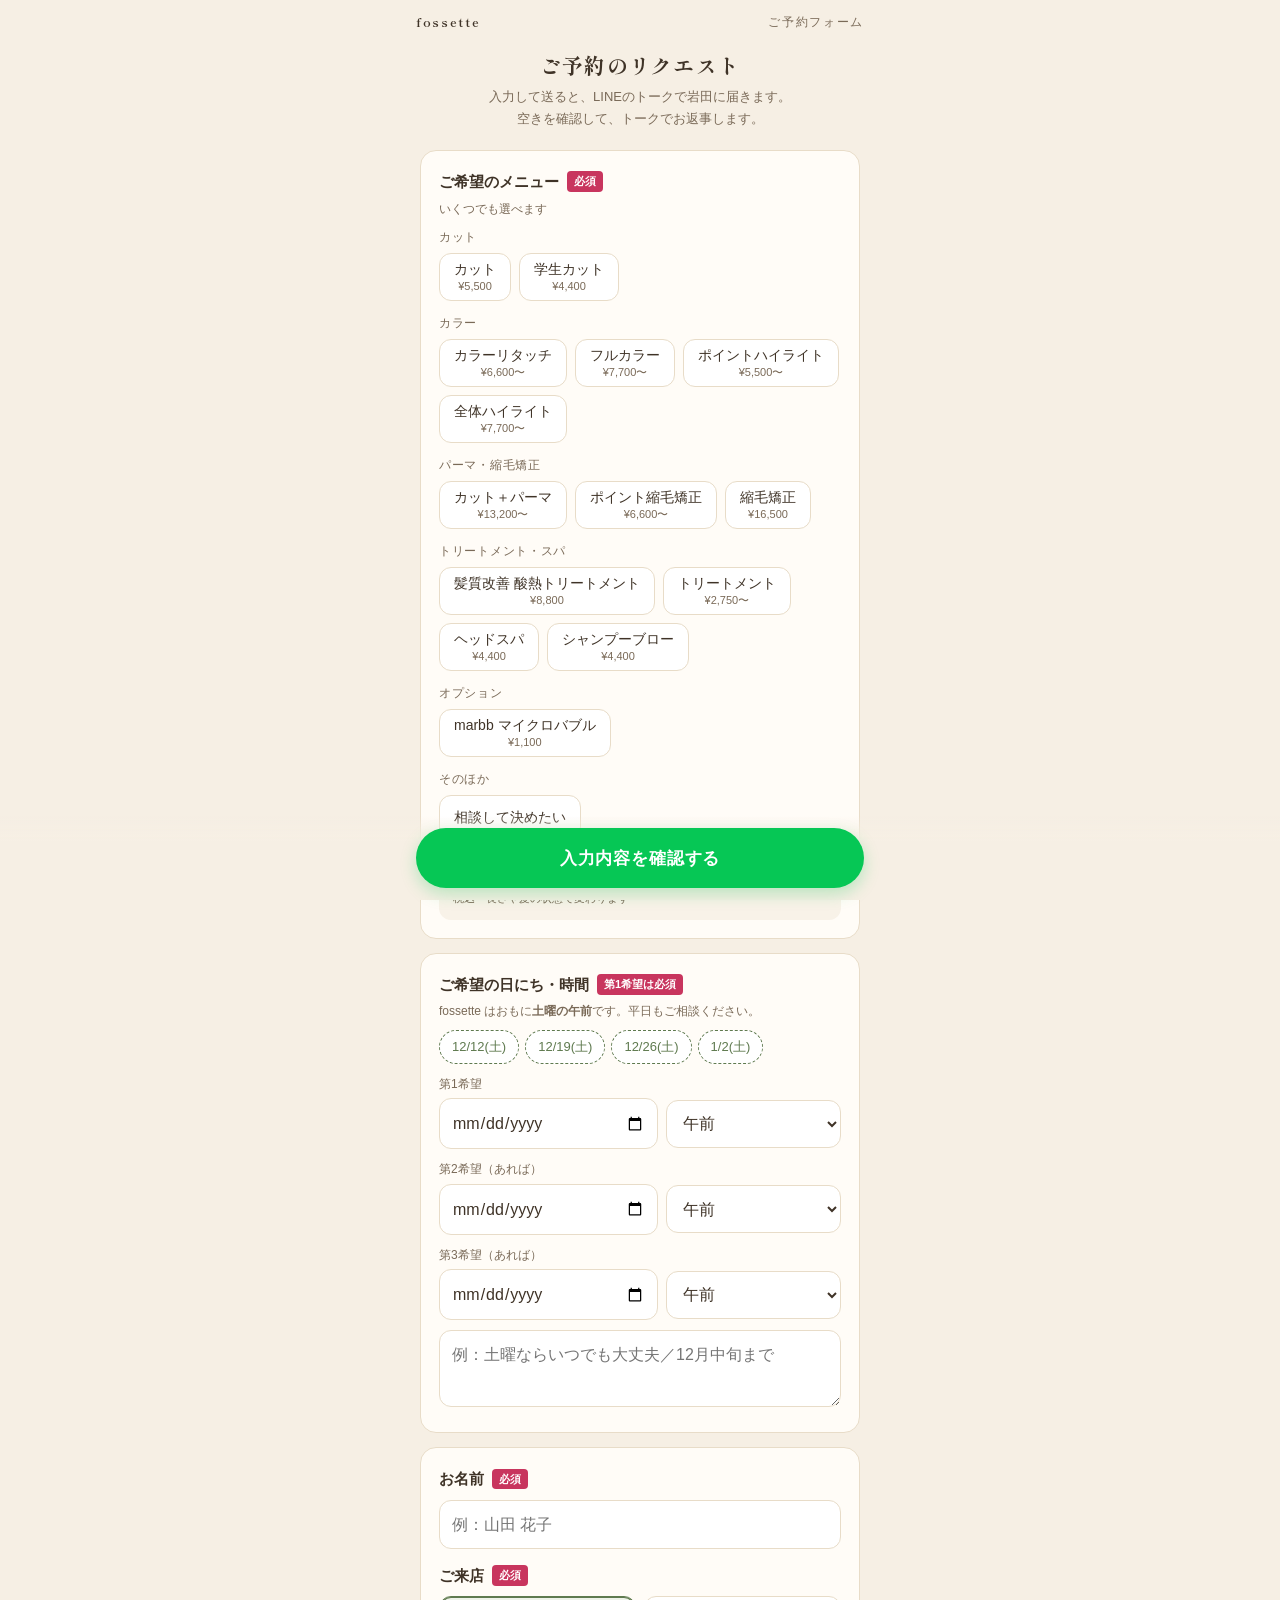
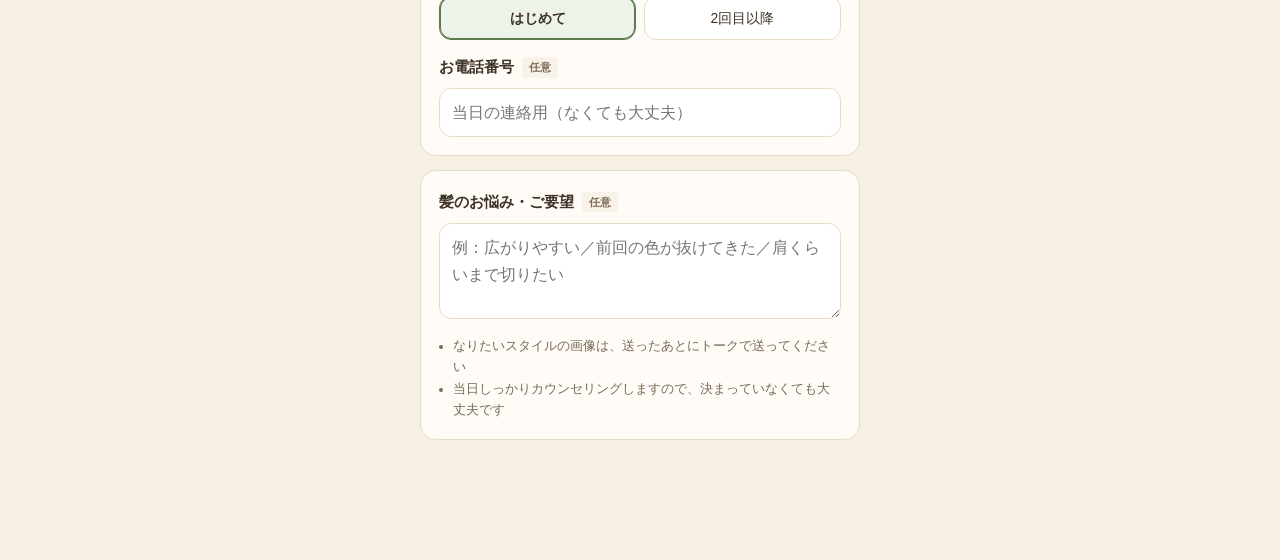
==== fossette-form.html @ 6f548341 "Add files via upload" ====
<!doctype html>
<html lang="ja">
<head>
<meta charset="utf-8">
<meta name="viewport" content="width=device-width, initial-scale=1, viewport-fit=cover">
<title>fossette ご予約フォーム｜MANABU IWATA HAIR</title>
<meta name="robots" content="noindex">
<link rel="preconnect" href="https://fonts.googleapis.com">
<link rel="preconnect" href="https://fonts.gstatic.com" crossorigin>
<link href="https://fonts.googleapis.com/css2?family=Shippori+Mincho:wght@500;700&display=swap" rel="stylesheet">
<link rel="stylesheet" href="style.css">
<style>
  body{padding-bottom:calc(100px + env(safe-area-inset-bottom))}
  .q{margin-bottom:4px}
  .q-label{display:flex;align-items:center;gap:8px;font-weight:700;font-size:15px;margin-bottom:8px}
  .req,.opt{font-size:11px;font-weight:600;padding:1px 7px;border-radius:4px}
  .req{background:var(--cta);color:#fff}
  .opt{background:var(--soft);color:var(--sub)}
  .hint{font-size:12px;color:var(--sub);margin:-4px 0 8px}

  /* 選ぶボタン（チップ） */
  .chips{display:flex;flex-wrap:wrap;gap:8px}
  .chip{position:relative}
  .chip input{position:absolute;opacity:0;inset:0;margin:0}
  .chip span{display:flex;flex-direction:column;align-items:center;justify-content:center;min-height:44px;padding:6px 14px;
     border:1px solid var(--line);border-radius:12px;background:#fff;font-size:14px;line-height:1.35;text-align:center;cursor:pointer}
  .chip small{font-size:11px;color:var(--sub)}
  .chip input:checked + span{border-color:var(--leaf);background:#eef3e9;box-shadow:inset 0 0 0 1px var(--leaf);font-weight:700}
  .chip input:checked + span small{color:var(--leaf)}
  .chip input:focus-visible + span{outline:2px solid var(--gold);outline-offset:2px}
  .chips.two .chip{flex:1 1 calc(50% - 4px)}
  .chips.two .chip span{width:100%}
  .group-title{font-size:12px;color:var(--sub);margin:12px 0 6px;letter-spacing:.06em}
  .group-title:first-of-type{margin-top:0}

  /* 入力 */
  .field{width:100%;min-height:48px;padding:10px 12px;border:1px solid var(--line);border-radius:12px;background:#fff;
     font:inherit;font-size:16px;color:var(--ink)}
  .field:focus{outline:2px solid var(--gold);outline-offset:0;border-color:transparent}
  textarea.field{min-height:96px;resize:vertical}
  .row{display:grid;grid-template-columns:1.25fr 1fr;gap:8px;align-items:center}
  .wish + .wish{margin-top:10px}
  .wish-no{font-size:12px;color:var(--sub);margin-bottom:4px}
  .sat{display:flex;gap:6px;overflow-x:auto;scrollbar-width:none;margin:0 0 10px}
  .sat::-webkit-scrollbar{display:none}
  .sat button{flex:none;border:1px dashed var(--leaf);background:#fff;color:var(--leaf);border-radius:999px;padding:5px 12px;font:inherit;font-size:13px}
  .err{color:var(--cta);font-size:12.5px;margin-top:6px;display:none}
  .q.bad .err{display:block}
  .q.bad .chips span,.q.bad .field{border-color:var(--cta)}

  .estimate{display:flex;justify-content:space-between;align-items:baseline;background:var(--soft);border-radius:12px;padding:12px 14px;margin-top:12px}
  .estimate b{font-family:var(--serif);font-size:20px}
  .estimate small{display:block;font-size:11px;color:var(--sub)}

  /* 下のボタン（いつも見える） */
  .bottom{position:fixed;left:0;right:0;bottom:0;padding:12px 16px calc(12px + env(safe-area-inset-bottom));
     background:linear-gradient(to top,var(--bg) 70%,rgba(246,239,228,0));z-index:10}
  .bottom .cta{max-width:448px;margin:0 auto;border:0;font-family:inherit;cursor:pointer}

  /* 確認画面 */
  .sheet{position:fixed;inset:0;background:rgba(40,30,20,.45);display:none;align-items:flex-end;z-index:20}
  .sheet.open{display:flex}
  .sheet-in{background:var(--bg);width:100%;max-width:480px;margin:0 auto;max-height:92vh;overflow:auto;
     border-radius:20px 20px 0 0;padding:18px 18px calc(18px + env(safe-area-inset-bottom))}
  .sheet h2{font-family:var(--serif);font-size:18px;text-align:center;margin-bottom:4px}
  .sheet .sub{text-align:center;font-size:12px;color:var(--sub);margin-bottom:12px}
  .preview{white-space:pre-wrap;background:#fff;border:1px solid var(--line);border-radius:14px;padding:14px;font-size:14px;line-height:1.75}
  .btns{display:grid;gap:10px;margin-top:14px}
  .ghost{min-height:48px;border-radius:999px;border:1px solid var(--line);background:#fff;font:inherit;font-size:15px;color:var(--ink);cursor:pointer}

  /* 送るカード（確認画面） */
  .preview{padding:0;background:none;border:0;white-space:normal}
  .fx{background:#fff;border-radius:16px;overflow:hidden;box-shadow:0 2px 10px rgba(63,51,39,.10);max-width:340px;margin:0 auto}
  .fx-head{background:#5F7A4F;color:#fff;padding:14px 16px}
  .fx-head small{display:block;font-size:10px;color:#E3ECDC;letter-spacing:.05em}
  .fx-head b{font-size:18px}
  .fx-body{padding:16px;display:grid;gap:12px;font-size:14px;line-height:1.6}
  .fx-body hr{border:0;border-top:1px solid var(--line)}
  .fx-name{font-size:21px;font-weight:700}
  .fx-name small{display:block;font-size:11px;font-weight:400;color:var(--sub)}
  .fx-label{font-size:11px;font-weight:700;color:var(--gold)}
  .fx-est{display:flex;justify-content:space-between;align-items:baseline}
  .fx-est span{font-size:11px;color:var(--sub)}
  .fx-foot{background:#F8F2E8;padding:10px 16px;font-size:10.5px;color:var(--sub)}
  /* 送った後 */
  .done{display:none;text-align:center;padding:40px 24px}
  .done.show{display:block}
  .done .mark{width:64px;height:64px;border-radius:50%;background:var(--line-green);display:grid;place-items:center;margin:0 auto 16px}
  .done h1{font-family:var(--serif);font-size:21px;margin-bottom:8px}
  .done p{font-size:14px;color:var(--sub)}
  .done .card{text-align:left;margin-top:20px}
</style>
</head>
<body>
<div class="wrap" id="formView">
  <div class="topbar"><b>fossette</b><span>ご予約フォーム</span></div>

  <section class="lead" style="padding-top:6px">
    <h1>ご予約のリクエスト</h1>
    <p>入力して送ると、LINEのトークで岩田に届きます。<br>空きを確認して、トークでお返事します。</p>
  </section>

  <form class="block" id="f" novalidate>
    <div class="card q" data-q="menu">
      <div class="q-label">ご希望のメニュー <span class="req">必須</span></div>
      <p class="hint">いくつでも選べます</p>
      <div id="menuChips"></div>
      <div id="bleachBox" style="display:none;margin-top:12px">
        <div class="group-title">ブリーチ・ダブルカラー</div>
        <div class="chips two">
          <label class="chip"><input type="radio" name="bleach" value="なし" checked><span>なし</span></label>
          <label class="chip"><input type="radio" name="bleach" value="希望する"><span>希望する</span></label>
        </div>
      </div>
      <div class="estimate" id="estimate" hidden>
        <span>目安の料金<small>税込・長さや髪の状態で変わります</small></span><b id="estimateVal"></b>
      </div>
      <p class="err">メニューを1つ以上選んでください</p>
    </div>

    <div class="card q" data-q="wish">
      <div class="q-label">ご希望の日にち・時間 <span class="req">第1希望は必須</span></div>
      <p class="hint">fossette はおもに<b>土曜の午前</b>です。平日もご相談ください。</p>
      <div class="sat" id="satChips" aria-label="近い土曜日"></div>
      <div id="wishes"></div>
      <textarea class="field" name="wishNote" rows="2" placeholder="例：土曜ならいつでも大丈夫／12月中旬まで" style="margin-top:10px;min-height:64px"></textarea>
      <p class="err">第1希望の日にちを選んでください</p>
    </div>

    <div class="card q" data-q="name">
      <div class="q-label">お名前 <span class="req">必須</span></div>
      <input class="field" name="name" autocomplete="name" placeholder="例：山田 花子">
      <p class="err">お名前を入れてください</p>
      <div class="q-label" style="margin-top:14px">ご来店 <span class="req">必須</span></div>
      <div class="chips two">
        <label class="chip"><input type="radio" name="visit" value="はじめて" checked><span>はじめて</span></label>
        <label class="chip"><input type="radio" name="visit" value="2回目以降"><span>2回目以降</span></label>
      </div>
      <div class="q-label" style="margin-top:14px">お電話番号 <span class="opt">任意</span></div>
      <input class="field" name="tel" type="tel" inputmode="tel" autocomplete="tel" placeholder="当日の連絡用（なくても大丈夫）">
    </div>

    <div class="card q">
      <div class="q-label">髪のお悩み・ご要望 <span class="opt">任意</span></div>
      <textarea class="field" name="note" placeholder="例：広がりやすい／前回の色が抜けてきた／肩くらいまで切りたい"></textarea>
      <ul class="note">
        <li>なりたいスタイルの画像は、送ったあとにトークで送ってください</li>
        <li>当日しっかりカウンセリングしますので、決まっていなくても大丈夫です</li>
      </ul>
    </div>
  </form>
</div>

<div class="done" id="doneView">
  <div class="mark"><svg width="32" height="32" viewBox="0 0 24 24" fill="none" stroke="#fff" stroke-width="3" stroke-linecap="round" stroke-linejoin="round"><path d="M5 12l5 5 9-10"/></svg></div>
  <h1>送りました</h1>
  <p>リクエストを受け付けました。<br>空きを確認して、LINEのトークでお返事します。</p>
  <div class="card">
    <ul class="checks">
      <li><span>まだ予約は<b>確定していません</b>。お返事をお待ちください</span></li>
      <li><span>スタイルの画像があれば、トークで送ってください</span></li>
      <li><span>お返事に少しお時間をいただくことがあります</span></li>
    </ul>
  </div>
  <button class="cta line" id="closeBtn" style="margin-top:20px;border:0;font-family:inherit">トークにもどる</button>
</div>

<div class="bottom" id="bottomBar">
  <button class="cta line" type="button" id="toConfirm">入力内容を確認する</button>
</div>

<div class="sheet" id="sheet" role="dialog" aria-modal="true" aria-labelledby="sheetTitle">
  <div class="sheet-in">
    <h2 id="sheetTitle">この内容で送ります</h2>
    <p class="sub">このカードが、あなたからLINEのトークに送られます</p>
    <div class="preview" id="preview"></div>
    <div class="btns">
      <button class="cta line" type="button" id="sendBtn" style="border:0;font-family:inherit">LINEで送る</button>
      <button class="ghost" type="button" id="backBtn">なおす</button>
    </div>
  </div>
</div>

<script charset="utf-8" src="https://static.line-scdn.net/liff/edge/2/sdk.js"></script>
<script>
/* ===== 設定 ===== */
const LIFF_ID = '2012781068-vo18NACb';               // LINE Developers の LIFF ID（決まったらここに入れる）
const OA_ID   = '@426pnlkr';        // 公式LINEのID（LIFFが使えないときの予備）
// 送ったあと、このことばを2通目に送る → 応答メッセージ（キーワード）で「受け付けました」を返せる
const DONE_KEYWORD = 'fossette予約リクエストを送りました';

/* ===== メニュー（menu.html と同じ値段） ===== */
const MENU = [
  {g:'カット', items:[['カット',5500,''],['学生カット',4400,'']]},
  {g:'カラー', items:[['カラーリタッチ',6600,'〜'],['フルカラー',7700,'〜'],['ポイントハイライト',5500,'〜'],['全体ハイライト',7700,'〜']], color:true},
  {g:'パーマ・縮毛矯正', items:[['カット＋パーマ',13200,'〜'],['ポイント縮毛矯正',6600,'〜'],['縮毛矯正',16500,'']]},
  {g:'トリートメント・スパ', items:[['髪質改善 酸熱トリートメント',8800,''],['トリートメント',2750,'〜'],['ヘッドスパ',4400,''],['シャンプーブロー',4400,'']]},
  {g:'オプション', items:[['marbb マイクロバブル',1100,'']]},
  {g:'そのほか', items:[['相談して決めたい',0,'']]},
];
const yen = n => '¥' + n.toLocaleString('ja-JP');
const W = ['日','月','火','水','木','金','土'];

/* メニューのチップを作る */
const menuBox = document.getElementById('menuChips');
MENU.forEach(sec => {
  const t = document.createElement('div'); t.className = 'group-title'; t.textContent = sec.g; menuBox.appendChild(t);
  const wrap = document.createElement('div'); wrap.className = 'chips';
  sec.items.forEach(([name, price, from]) => {
    const l = document.createElement('label'); l.className = 'chip';
    l.innerHTML = `<input type="checkbox" name="menu" value="${name}" data-price="${price}" data-from="${from}" ${sec.color?'data-color="1"':''}>
      <span>${name}${price ? `<small>${yen(price)}${from}</small>` : ''}</span>`;
    wrap.appendChild(l);
  });
  menuBox.appendChild(wrap);
});

/* 目安の料金・ブリーチ */
function updateMenu(){
  const sel = [...document.querySelectorAll('input[name=menu]:checked')];
  const sum = sel.reduce((a,i)=>a + +i.dataset.price, 0);
  const from = sel.some(i=>i.dataset.from) || sel.some(i=>+i.dataset.price===0);
  // カットなしでカラー・トリートメントだけ → シャンプー・ブロー代
  const hasCut = sel.some(i=>/カット/.test(i.value));
  const needsBlow = !hasCut && sel.some(i=>i.dataset.color || /トリートメント$/.test(i.value));
  const total = sum + (needsBlow ? 1100 : 0);
  document.getElementById('estimate').hidden = !total;
  document.getElementById('estimateVal').textContent = yen(total) + (from ? '〜' : '');
  document.getElementById('bleachBox').style.display = sel.some(i=>i.dataset.color) ? '' : 'none';
}
menuBox.addEventListener('change', updateMenu);

/* 希望日 3つ */
const wishes = document.getElementById('wishes');
const today = new Date(); today.setHours(0,0,0,0);
const iso = d => new Date(d.getTime() - d.getTimezoneOffset()*60000).toISOString().slice(0,10);
const tomorrow = new Date(today); tomorrow.setDate(today.getDate()+1);
for (let i=1;i<=3;i++){
  const w = document.createElement('div'); w.className = 'wish';
  w.innerHTML = `<div class="wish-no">第${i}希望${i>1?'（あれば）':''}</div>
    <div class="row">
      <input class="field" type="date" name="d${i}" min="${iso(tomorrow)}" aria-label="第${i}希望の日にち">
      <select class="field" name="t${i}" aria-label="第${i}希望の時間">
        <option>午前</option><option>お昼すぎ</option><option>夕方</option><option>何時でも</option>
      </select>
    </div>`;
  wishes.appendChild(w);
}
/* 近い土曜日をワンタップで入れる */
const sat = document.getElementById('satChips');
let d = new Date(tomorrow); while (d.getDay()!==6) d.setDate(d.getDate()+1);
for (let k=0;k<4;k++){
  const day = new Date(d); day.setDate(d.getDate()+7*k);
  const b = document.createElement('button'); b.type='button';
  b.textContent = `${day.getMonth()+1}/${day.getDate()}(土)`;
  b.onclick = () => {
    const empty = [1,2,3].map(n=>document.querySelector(`[name=d${n}]`)).find(x=>!x.value) || document.querySelector('[name=d1]');
    empty.value = iso(day); empty.dispatchEvent(new Event('change')); clearBad();
  };
  sat.appendChild(b);
}
const fmtDate = v => { const x = new Date(v+'T00:00:00'); return `${x.getMonth()+1}/${x.getDate()}(${W[x.getDay()]})`; };

/* チェック */
const f = document.getElementById('f');
const E = f.elements;
function clearBad(){ document.querySelectorAll('.q.bad').forEach(q=>{ if (check(q.dataset.q)) q.classList.remove('bad'); }); }
function check(k){
  if (k==='menu') return !!document.querySelector('input[name=menu]:checked');
  if (k==='wish') return !!E.d1.value;
  if (k==='name') return !!E.name.value.trim();
  return true;
}
f.addEventListener('input', clearBad); f.addEventListener('change', clearBad);

/* 送る内容をまとめる */
function collect(){
  const checked = [...document.querySelectorAll('input[name=menu]:checked')];
  const hasColor = checked.some(i=>i.dataset.color);
  const est = document.getElementById('estimate');
  return {
    name: E.name.value.trim(),
    visit: E.visit.value,
    menu: checked.map(i=>i.value),
    bleach: hasColor ? document.querySelector('input[name=bleach]:checked').value : '',
    estimate: est.hidden ? '' : document.getElementById('estimateVal').textContent,
    wishes: [1,2,3].filter(n=>E['d'+n].value).map(n=>`第${n}希望　${fmtDate(E['d'+n].value)} ${E['t'+n].value}`),
    wishNote: E.wishNote.value.trim(),
    tel: E.tel.value.trim(),
    note: E.note.value.trim(),
  };
}
/* 文（予備用） */
function buildText(x){
  const L = ['【fossette ご予約リクエスト】', '', '■ お名前', `${x.name} 様（${x.visit}）`, '', '■ メニュー', x.menu.join('、')];
  if (x.bleach) L.push('ブリーチ・ダブルカラー：' + x.bleach);
  if (x.estimate) L.push('目安：' + x.estimate);
  L.push('', '■ ご希望の日にち', ...x.wishes);
  if (x.wishNote) L.push(x.wishNote);
  if (x.tel) L.push('', '■ お電話番号', x.tel);
  if (x.note) L.push('', '■ お悩み・ご要望', x.note);
  return L.join('\n');
}
/* カード（Flex Message）：トークで画像のように見える */
const C = { leaf:'#5F7A4F', gold:'#A8822E', ink:'#3F3327', sub:'#7A6A58', line:'#E8DCC8' };
function flexSection(label, lines){
  return { type:'box', layout:'vertical', spacing:'xs', contents:[
    { type:'text', text:label, size:'xs', weight:'bold', color:C.gold },
    ...lines.map(t => ({ type:'text', text:t, size:'sm', color:C.ink, wrap:true })),
  ]};
}
function buildFlex(x){
  const body = [
    { type:'box', layout:'vertical', contents:[
      { type:'text', text:`${x.name} 様`, size:'xl', weight:'bold', color:C.ink, wrap:true },
      { type:'text', text:`ご来店：${x.visit}`, size:'xs', color:C.sub },
    ]},
    { type:'separator', color:C.line },
    flexSection('メニュー', [x.menu.join('、'), ...(x.bleach ? ['ブリーチ・ダブルカラー：' + x.bleach] : [])]),
  ];
  if (x.estimate) body.push({ type:'box', layout:'baseline', contents:[
    { type:'text', text:'目安の料金', size:'xs', color:C.sub, flex:0 },
    { type:'text', text:x.estimate, size:'md', weight:'bold', color:C.ink, align:'end' },
  ]});
  body.push(flexSection('ご希望の日にち', [...x.wishes, ...(x.wishNote ? [x.wishNote] : [])]));
  if (x.tel) body.push(flexSection('お電話番号', [x.tel]));
  if (x.note) body.push(flexSection('お悩み・ご要望', [x.note]));
  return {
    type:'flex',
    altText:`【fossette ご予約リクエスト】${x.name} 様`.slice(0, 400),
    contents:{
      type:'bubble', size:'mega',
      header:{ type:'box', layout:'vertical', backgroundColor:C.leaf, paddingAll:'16px', contents:[
        { type:'text', text:'fossette  hair & eyelash', size:'xxs', color:'#E3ECDC' },
        { type:'text', text:'ご予約リクエスト', size:'lg', weight:'bold', color:'#FFFFFF' },
      ]},
      body:{ type:'box', layout:'vertical', spacing:'md', paddingAll:'16px', contents: body },
      footer:{ type:'box', layout:'vertical', backgroundColor:'#F8F2E8', paddingAll:'12px', contents:[
        { type:'text', text:'※まだ予約は確定していません。空きを確認してお返事します。', size:'xxs', color:C.sub, wrap:true },
      ]},
    },
  };
}
/* 確認画面のカード（送るカードと同じ形） */
const esc = t => String(t).replace(/[&<>"]/g, c => ({'&':'&amp;','<':'&lt;','>':'&gt;','"':'&quot;'}[c]));
function renderCard(x){
  const sec = (label, lines) => `<div class="fx-sec"><div class="fx-label">${label}</div>${lines.map(l=>`<div>${esc(l)}</div>`).join('')}</div>`;
  return `<div class="fx">
    <div class="fx-head"><small>fossette  hair &amp; eyelash</small><b>ご予約リクエスト</b></div>
    <div class="fx-body">
      <div class="fx-name">${esc(x.name)} 様<small>ご来店：${esc(x.visit)}</small></div>
      <hr>
      ${sec('メニュー', [x.menu.join('、'), ...(x.bleach ? ['ブリーチ・ダブルカラー：' + x.bleach] : [])])}
      ${x.estimate ? `<div class="fx-est"><span>目安の料金</span><b>${esc(x.estimate)}</b></div>` : ''}
      ${sec('ご希望の日にち', [...x.wishes, ...(x.wishNote ? [x.wishNote] : [])])}
      ${x.tel ? sec('お電話番号', [x.tel]) : ''}
      ${x.note ? sec('お悩み・ご要望', [x.note]) : ''}
    </div>
    <div class="fx-foot">※まだ予約は確定していません。空きを確認してお返事します。</div>
  </div>`;
}

/* 確認 → 送る */
const sheet = document.getElementById('sheet');
document.getElementById('toConfirm').onclick = () => {
  const bad = ['menu','wish','name'].filter(k=>!check(k));
  document.querySelectorAll('.q').forEach(q=>q.classList.toggle('bad', bad.includes(q.dataset.q)));
  if (bad.length){ document.querySelector(`.q[data-q=${bad[0]}]`).scrollIntoView({behavior:'smooth',block:'center'}); return; }
  document.getElementById('preview').innerHTML = renderCard(collect());
  sheet.classList.add('open');
};
document.getElementById('backBtn').onclick = () => sheet.classList.remove('open');

let liffReady = false;
async function startLiff(){
  if (!LIFF_ID || !window.liff) return;
  try { await liff.init({ liffId: LIFF_ID }); liffReady = liff.isInClient(); } catch(e){ liffReady = false; }
}
startLiff();

const sendBtn = document.getElementById('sendBtn');
sendBtn.onclick = async () => {
  const x = collect(), text = buildText(x);
  sendBtn.disabled = true; sendBtn.textContent = '送っています…';
  if (liffReady){
    // お客さん本人のメッセージとしてトークに送る（公式LINEの送信数には入らない）
    // まずカード（Flex）で送り、だめなら文で送る
    for (const first of [buildFlex(x), {type:'text', text}]){
      try {
        await liff.sendMessages([first, {type:'text', text: DONE_KEYWORD}]);
        sheet.classList.remove('open'); showDone(); return;
      } catch(e){ /* 次の方法へ */ }
    }
  }
  // 予備：LINEのトークを開いて、文を入れた状態にする（お客さんが送信を押す）
  location.href = `https://line.me/R/oaMessage/${encodeURIComponent(OA_ID)}/?${encodeURIComponent(text)}`;
  setTimeout(()=>{ sendBtn.disabled=false; sendBtn.textContent='LINEで送る'; }, 1500);
};
function showDone(){
  document.getElementById('formView').style.display='none';
  document.getElementById('bottomBar').style.display='none';
  document.getElementById('doneView').classList.add('show');
  scrollTo(0,0);
}
document.getElementById('closeBtn').onclick = () => { if (liffReady) liff.closeWindow(); else location.href = 'fossette.html'; };
</script>
</body>
</html>
---- style.css ----
/* MANABU IWATA HAIR — 予約まわりのページ共通 */
:root{
  --bg:#f6efe4; --card:#fffcf7; --line:#e8dcc8; --soft:#f8f2e8;
  --ink:#3f3327; --sub:#7a6a58; --gold:#a8822e;
  --leaf:#5f7a4f; --cta:#c8355e; --cta-dark:#a82a4e;
  --line-green:#06c755; --line-green-dark:#05a948;
  --serif:"Shippori Mincho","Hiragino Mincho ProN",serif;
  --sans:"Hiragino Sans","Hiragino Kaku Gothic ProN","Noto Sans JP",sans-serif;
}
*{box-sizing:border-box;margin:0;padding:0}
html{-webkit-text-size-adjust:100%}
body{background:var(--bg);color:var(--ink);font-family:var(--sans);font-size:15px;line-height:1.7;
     padding-bottom:calc(92px + env(safe-area-inset-bottom))}
a{color:inherit}
img{max-width:100%}
.wrap{max-width:480px;margin:0 auto}

/* 上の小さいバー */
.topbar{display:flex;align-items:center;justify-content:space-between;padding:12px 16px;font-size:12px;letter-spacing:.14em;color:var(--sub)}
.topbar b{font-family:var(--serif);font-weight:700;color:var(--ink)}
.topbar a{text-decoration:none;letter-spacing:0}

/* ヘッダー */
.hero img{display:block;width:100%;height:auto}
.lead{padding:18px 20px 4px;text-align:center}
.lead h1{font-family:var(--serif);font-size:21px;letter-spacing:.06em;line-height:1.5}
.lead p{color:var(--sub);font-size:13px;margin-top:4px}

/* 大きいボタン（全体が押せる） */
.cta{display:flex;align-items:center;justify-content:center;gap:10px;width:100%;min-height:60px;
     padding:14px 20px;border-radius:999px;background:var(--cta);color:#fff;text-decoration:none;
     font-weight:700;font-size:17px;letter-spacing:.05em;box-shadow:0 6px 16px rgba(200,53,94,.28);
     transition:transform .08s, background .15s}
.cta:active{transform:scale(.98);background:var(--cta-dark)}
.cta.line{background:var(--line-green);box-shadow:0 6px 16px rgba(6,199,85,.25)}
.cta.line:active{background:var(--line-green-dark)}
.cta svg{flex:none}
.cta-note{text-align:center;font-size:12px;color:var(--sub);margin-top:8px}
.block{padding:16px 20px}

/* カード */
.card{background:var(--card);border:1px solid var(--line);border-radius:16px;padding:18px}
.card + .card{margin-top:14px}
.card h2{font-family:var(--serif);font-size:16px;letter-spacing:.05em;display:flex;align-items:center;gap:8px;margin-bottom:12px}
.card h2::before{content:"";width:18px;height:1px;background:var(--gold)}

/* スタイリスト */
.stylist{display:flex;gap:14px;align-items:center}
.stylist img{width:76px;height:76px;border-radius:50%;object-fit:cover;border:2px solid #fff;box-shadow:0 0 0 1px var(--line)}
.stylist .name{font-family:var(--serif);font-size:19px;font-weight:700}
.stylist .kana{font-size:11px;color:var(--sub);letter-spacing:.1em}
.badge{display:inline-block;margin-top:6px;font-size:12px;color:var(--cta);border:1px solid var(--cta);border-radius:999px;padding:1px 10px;background:#fff}

/* 番号つきの流れ・リスト */
.steps{list-style:none;counter-reset:s;display:grid;gap:12px}
.steps li{counter-increment:s;display:flex;gap:12px;align-items:flex-start}
.steps li::before{content:counter(s);flex:none;width:26px;height:26px;border-radius:50%;background:var(--gold);color:#fff;
     font-family:var(--serif);font-weight:700;font-size:14px;display:grid;place-items:center;margin-top:1px}
.steps small{display:block;color:var(--sub);font-size:12px;line-height:1.6}

/* チェックのリスト */
.checks{list-style:none;display:grid;gap:8px}
.checks li{display:flex;gap:10px;align-items:flex-start;font-size:14px}
.checks li::before{content:"";flex:none;width:18px;height:18px;margin-top:3px;border-radius:50%;
     background:var(--leaf) url("data:image/svg+xml,%3Csvg xmlns='http://www.w3.org/2000/svg' viewBox='0 0 24 24' fill='none' stroke='white' stroke-width='3.5' stroke-linecap='round' stroke-linejoin='round'%3E%3Cpath d='M5 12l5 5 9-10'/%3E%3C/svg%3E") center/11px no-repeat}

/* 出勤 */
.shift{display:grid;grid-template-columns:1fr 1fr;gap:8px}
.shift div{background:var(--soft);border-radius:10px;padding:10px;text-align:center}
.shift b{display:block;font-family:var(--serif);font-size:17px;line-height:1.5}
.shift span{font-size:12px;color:var(--sub)}
.note{font-size:12.5px;color:var(--sub);margin-top:10px}
.note li{margin-left:1.1em}

/* お店 */
dl.info{display:grid;grid-template-columns:4.5em 1fr;gap:6px 10px;font-size:14px}
dl.info dt{color:var(--sub)}
.nowrap{white-space:nowrap}
.sub-btns{display:grid;grid-template-columns:1fr 1fr;gap:10px;margin-top:14px}
.sub-btn{display:flex;align-items:center;justify-content:center;gap:6px;min-height:48px;border-radius:12px;
     border:1px solid var(--line);background:#fff;text-decoration:none;font-size:14px;font-weight:600}
.sub-btn:active{background:#f3ece0}

/* 写真の横並び */
.photos{display:grid;grid-template-columns:repeat(3,1fr);gap:6px;margin-top:12px}
.photos img{display:block;width:100%;aspect-ratio:4/3;object-fit:cover;border-radius:8px}

/* タグ */
.tags{display:flex;flex-wrap:wrap;gap:6px}
.tag{font-size:12px;padding:2px 10px;border-radius:999px;background:var(--soft);color:var(--sub)}
.tag.hp{background:#fbe8ee;color:var(--cta)}
.tag.ln{background:#e3f7eb;color:#058a3b}

.back{display:block;text-align:center;font-size:13px;color:var(--sub);padding:8px 0 4px}
.foot{text-align:center;font-size:11px;letter-spacing:.14em;color:var(--sub);padding:18px 0 4px}

/* 下に固定のボタン（上のボタンが見えなくなったら出る） */
.sticky{position:fixed;left:0;right:0;bottom:0;padding:12px 16px calc(12px + env(safe-area-inset-bottom));
     background:linear-gradient(to top,var(--bg) 70%,rgba(246,239,228,0));z-index:10;
     transform:translateY(110%);transition:transform .25s ease}
.sticky.show{transform:none}
.sticky .cta{max-width:448px;margin:0 auto}
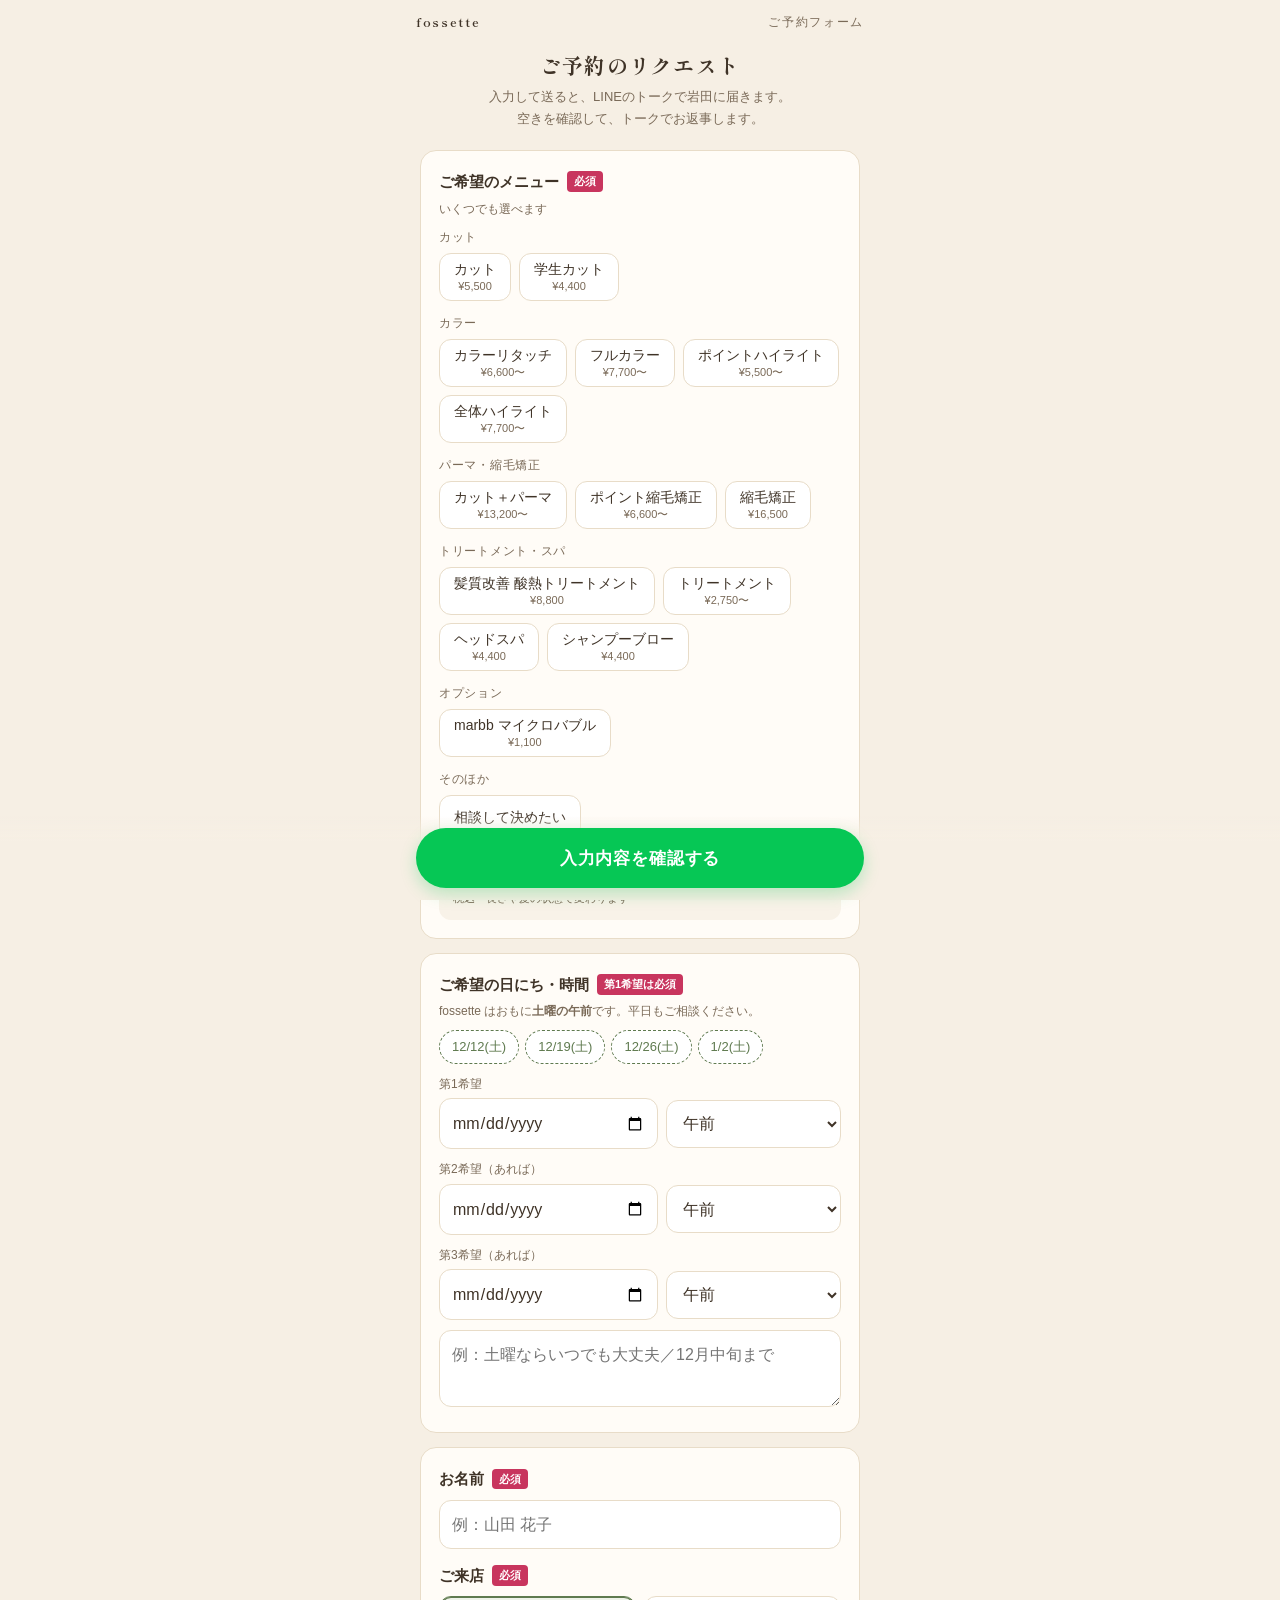
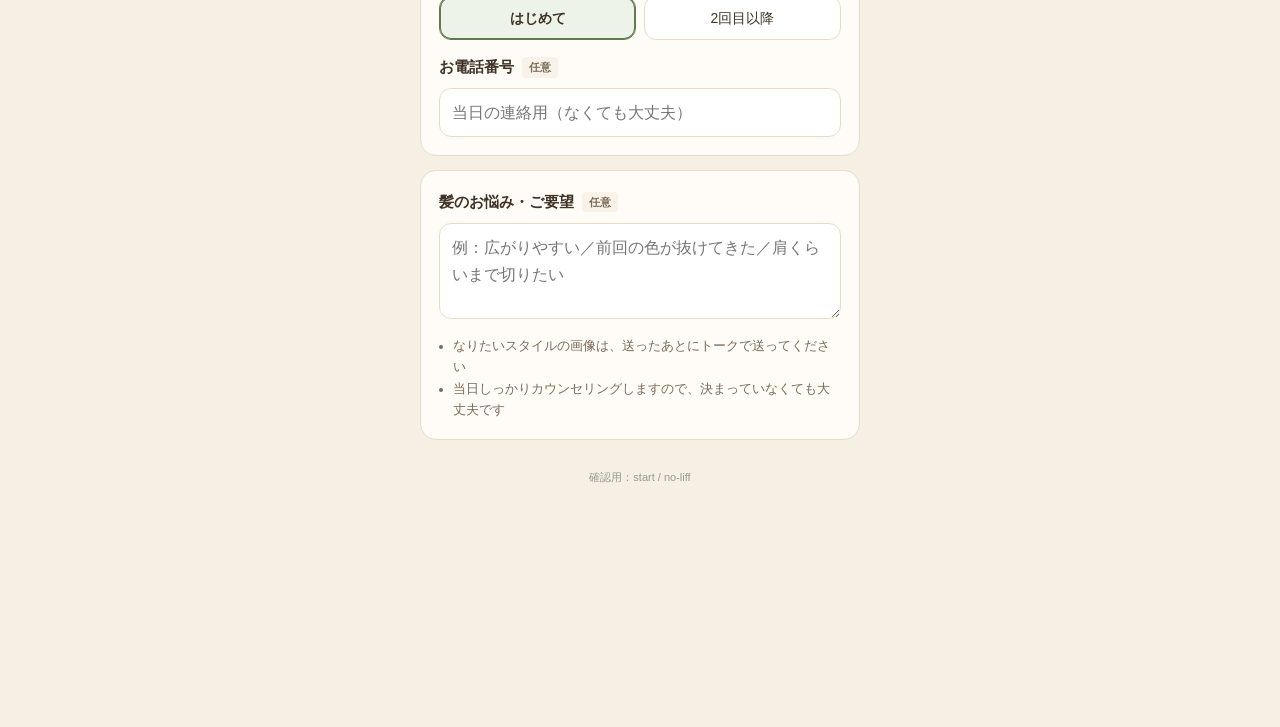
==== commit f1293158: "Add files via upload" ====
--- a/fossette-form.html
+++ b/fossette-form.html
@@ -373,8 +373,24 @@
 
 let liffReady = false;
 async function startLiff(){
-  if (!LIFF_ID || !window.liff) return;
-  try { await liff.init({ liffId: LIFF_ID }); liffReady = liff.isInClient(); } catch(e){ liffReady = false; }
+  // 確認用（あとで消す）：いちばん下に小さく出す。1つ進むごとに書き足す
+  const d = document.createElement('p');
+  d.style.cssText = 'font-size:11px;color:#999;text-align:center;padding:8px 16px 140px;word-break:break-all';
+  document.body.appendChild(d);
+  const dbg = [];
+  const log = t => { dbg.push(t); d.textContent = '確認用：' + dbg.join(' / '); };
+  log('start');
+  if (!LIFF_ID || !window.liff){ log('no-liff'); return; }
+  try { await liff.init({ liffId: LIFF_ID }); liffReady = liff.isInClient(); log('init ok inClient=' + liffReady); }
+  catch(e){ liffReady = false; log('init err ' + (e.code||'') + ' ' + (e.message||e)); }
+  if (!liffReady) return;
+  try {
+    const c = liff.getContext() || {};
+    log('type=' + c.type + ' scope=' + (c.scope||[]).join(',') + ' v=' + liff.getVersion());
+    const p = await liff.permission.query('chat_message.write');
+    log('perm=' + p.state);
+    if (p.state !== 'granted'){ log('requestAll…'); await liff.permission.requestAll(); log('requestAll done'); }
+  } catch(e){ log('err ' + (e.code||'') + ' ' + (e.message||e)); }
 }
 startLiff();
 
@@ -385,18 +401,28 @@
   if (liffReady){
     // お客さん本人のメッセージとしてトークに送る（公式LINEの送信数には入らない）
     // まずカード（Flex）で送り、だめなら文で送る
+    const errs = [];
     for (const first of [buildFlex(x), {type:'text', text}]){
       try {
-        await liff.sendMessages([first, {type:'text', text: DONE_KEYWORD}]);
-        sheet.classList.remove('open'); showDone(); return;
-      } catch(e){ /* 次の方法へ */ }
+        const msgs = [first, {type:'text', text: DONE_KEYWORD}];
+        if (errs.length) msgs.push({type:'text', text: '（確認用）カードで送れなかった理由：\n' + errs.join('\n').slice(0, 1000)});
+        await liff.sendMessages(msgs);
+        sheet.classList.remove('open'); showDone(errs); return;
+      } catch(e){ errs.push(`${first.type}: ${e.code||''} ${e.message||e}`); /* 次の方法へ */ }
     }
+    alert('送れませんでした（確認用）\n' + errs.join('\n'));
   }
   // 予備：LINEのトークを開いて、文を入れた状態にする（お客さんが送信を押す）
   location.href = `https://line.me/R/oaMessage/${encodeURIComponent(OA_ID)}/?${encodeURIComponent(text)}`;
   setTimeout(()=>{ sendBtn.disabled=false; sendBtn.textContent='LINEで送る'; }, 1500);
 };
-function showDone(){
+function showDone(errs){
+  if (errs && errs.length){
+    const p = document.createElement('p');
+    p.style.cssText = 'font-size:11px;color:#999;margin-top:16px;word-break:break-all';
+    p.textContent = '（確認用）カードで送れなかったため、文で送りました：' + errs.join(' / ');
+    document.getElementById('doneView').appendChild(p);
+  }
   document.getElementById('formView').style.display='none';
   document.getElementById('bottomBar').style.display='none';
   document.getElementById('doneView').classList.add('show');
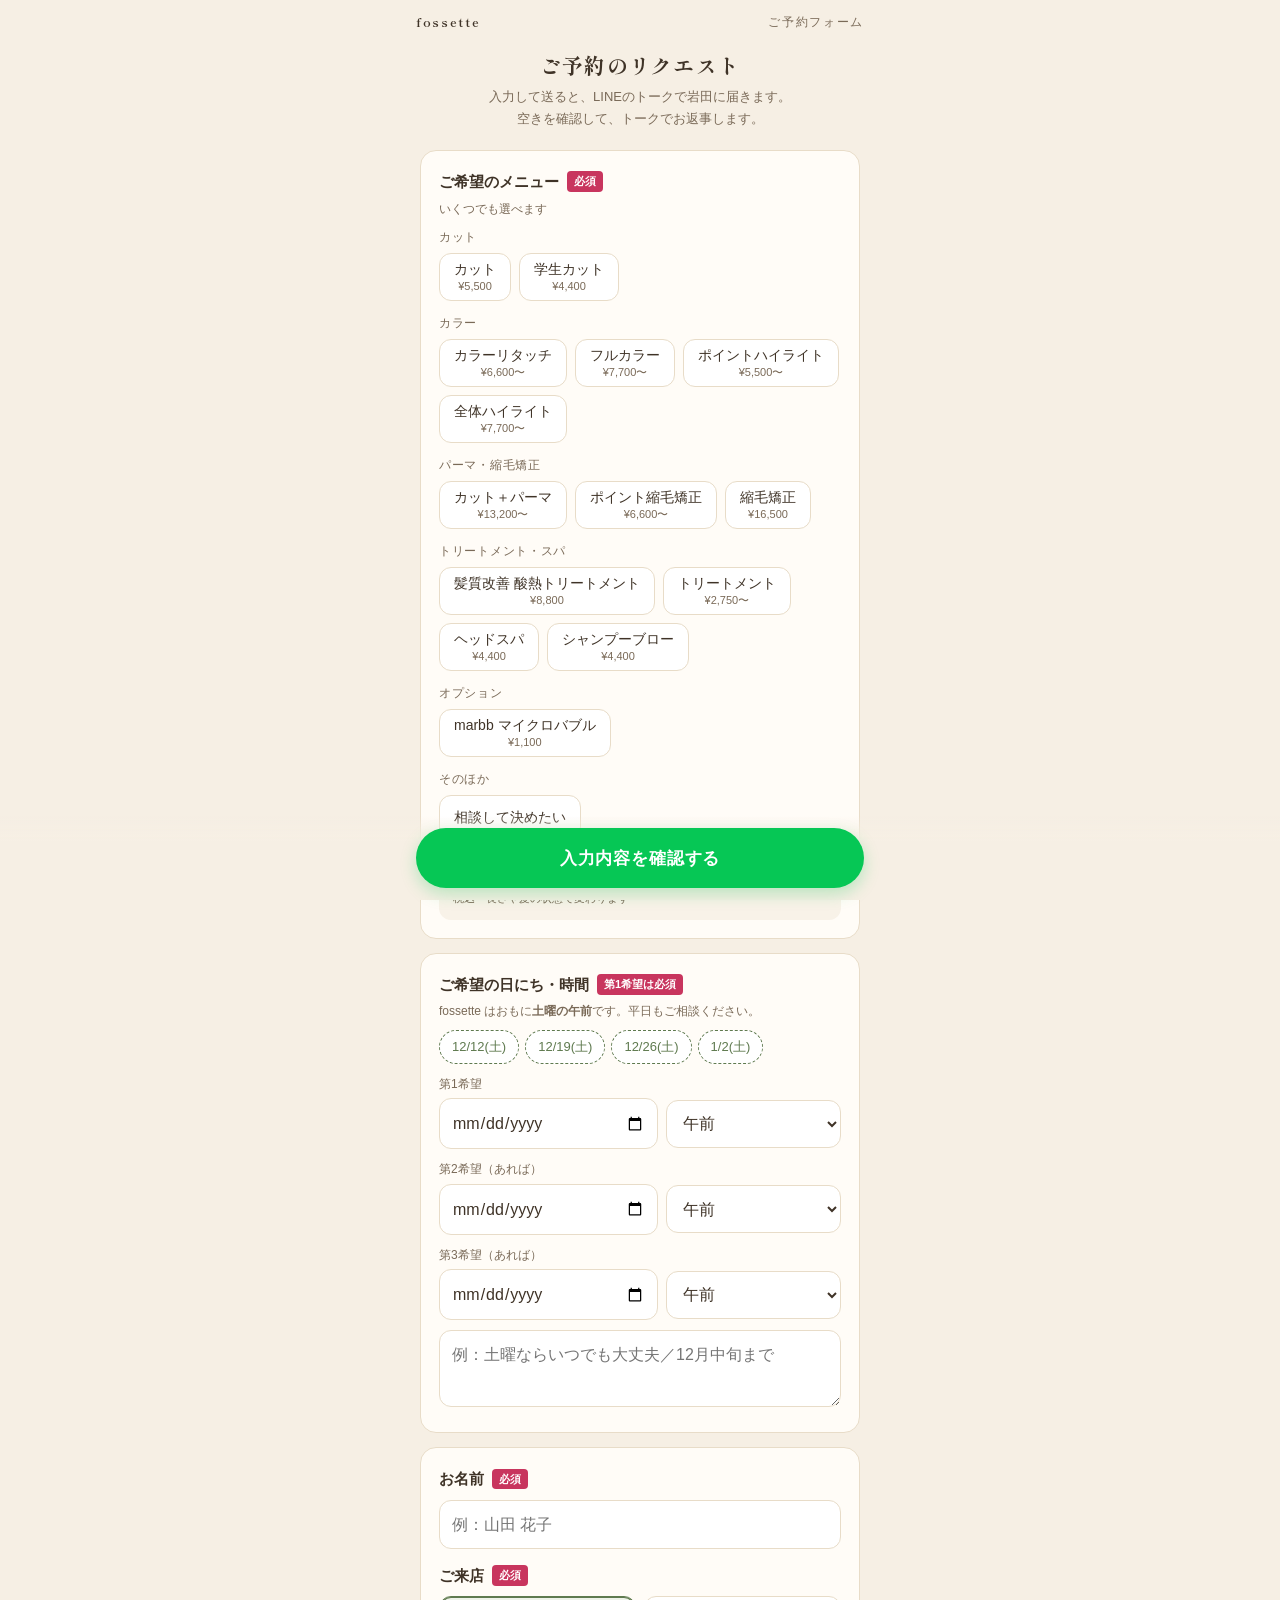
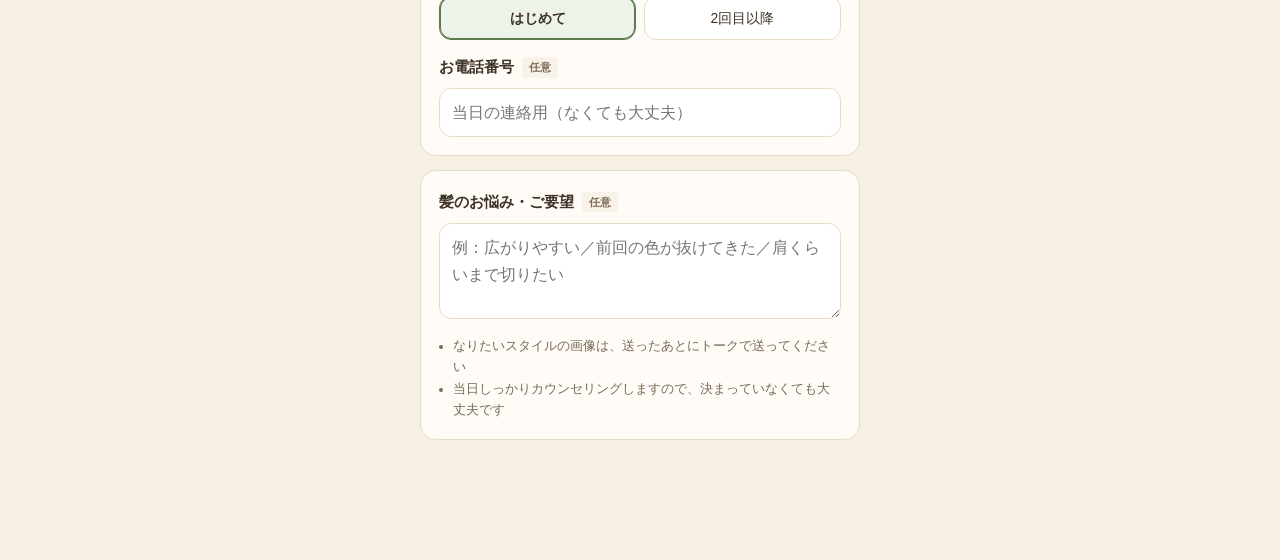
==== commit 44b5bef2: "Add files via upload" ====
--- a/fossette-form.html
+++ b/fossette-form.html
@@ -372,25 +372,16 @@
 document.getElementById('backBtn').onclick = () => sheet.classList.remove('open');
 
 let liffReady = false;
+const GO = new URLSearchParams(location.search).get('go');
+const GO_PAGES = ['index','agu','fossette','menu','soudan'];
+if (GO_PAGES.includes(GO)) document.documentElement.style.visibility = 'hidden';
 async function startLiff(){
-  // 確認用（あとで消す）：いちばん下に小さく出す。1つ進むごとに書き足す
-  const d = document.createElement('p');
-  d.style.cssText = 'font-size:11px;color:#999;text-align:center;padding:8px 16px 140px;word-break:break-all';
-  document.body.appendChild(d);
-  const dbg = [];
-  const log = t => { dbg.push(t); d.textContent = '確認用：' + dbg.join(' / '); };
-  log('start');
-  if (!LIFF_ID || !window.liff){ log('no-liff'); return; }
-  try { await liff.init({ liffId: LIFF_ID }); liffReady = liff.isInClient(); log('init ok inClient=' + liffReady); }
-  catch(e){ liffReady = false; log('init err ' + (e.code||'') + ' ' + (e.message||e)); }
-  if (!liffReady) return;
-  try {
-    const c = liff.getContext() || {};
-    log('type=' + c.type + ' scope=' + (c.scope||[]).join(',') + ' v=' + liff.getVersion());
-    const p = await liff.permission.query('chat_message.write');
-    log('perm=' + p.state);
-    if (p.state !== 'granted'){ log('requestAll…'); await liff.permission.requestAll(); log('requestAll done'); }
-  } catch(e){ log('err ' + (e.code||'') + ' ' + (e.message||e)); }
+  if (!LIFF_ID || !window.liff) return;
+  try { await liff.init({ liffId: LIFF_ID }); liffReady = liff.isInClient(); } catch(e){ liffReady = false; }
+  // リッチメニューの「ご予約」は ?go=index で来る → LIFF のまま、サロンを選ぶページへ
+  if (GO_PAGES.includes(GO)) { location.replace(GO + '.html'); return; }
+  // トークから開いていない（type=none）と、トークに送れない → 予備の方法にする
+  try { if (liffReady && (liff.getContext() || {}).type === 'none') liffReady = false; } catch(e){}
 }
 startLiff();
 
@@ -401,28 +392,18 @@
   if (liffReady){
     // お客さん本人のメッセージとしてトークに送る（公式LINEの送信数には入らない）
     // まずカード（Flex）で送り、だめなら文で送る
-    const errs = [];
     for (const first of [buildFlex(x), {type:'text', text}]){
       try {
-        const msgs = [first, {type:'text', text: DONE_KEYWORD}];
-        if (errs.length) msgs.push({type:'text', text: '（確認用）カードで送れなかった理由：\n' + errs.join('\n').slice(0, 1000)});
-        await liff.sendMessages(msgs);
-        sheet.classList.remove('open'); showDone(errs); return;
-      } catch(e){ errs.push(`${first.type}: ${e.code||''} ${e.message||e}`); /* 次の方法へ */ }
+        await liff.sendMessages([first]); // カードだけ送る（2026-11-25 まなさんの希望）
+        sheet.classList.remove('open'); showDone(); return;
+      } catch(e){ /* 次の方法へ */ }
     }
-    alert('送れませんでした（確認用）\n' + errs.join('\n'));
   }
   // 予備：LINEのトークを開いて、文を入れた状態にする（お客さんが送信を押す）
   location.href = `https://line.me/R/oaMessage/${encodeURIComponent(OA_ID)}/?${encodeURIComponent(text)}`;
   setTimeout(()=>{ sendBtn.disabled=false; sendBtn.textContent='LINEで送る'; }, 1500);
 };
-function showDone(errs){
-  if (errs && errs.length){
-    const p = document.createElement('p');
-    p.style.cssText = 'font-size:11px;color:#999;margin-top:16px;word-break:break-all';
-    p.textContent = '（確認用）カードで送れなかったため、文で送りました：' + errs.join(' / ');
-    document.getElementById('doneView').appendChild(p);
-  }
+function showDone(){
   document.getElementById('formView').style.display='none';
   document.getElementById('bottomBar').style.display='none';
   document.getElementById('doneView').classList.add('show');
